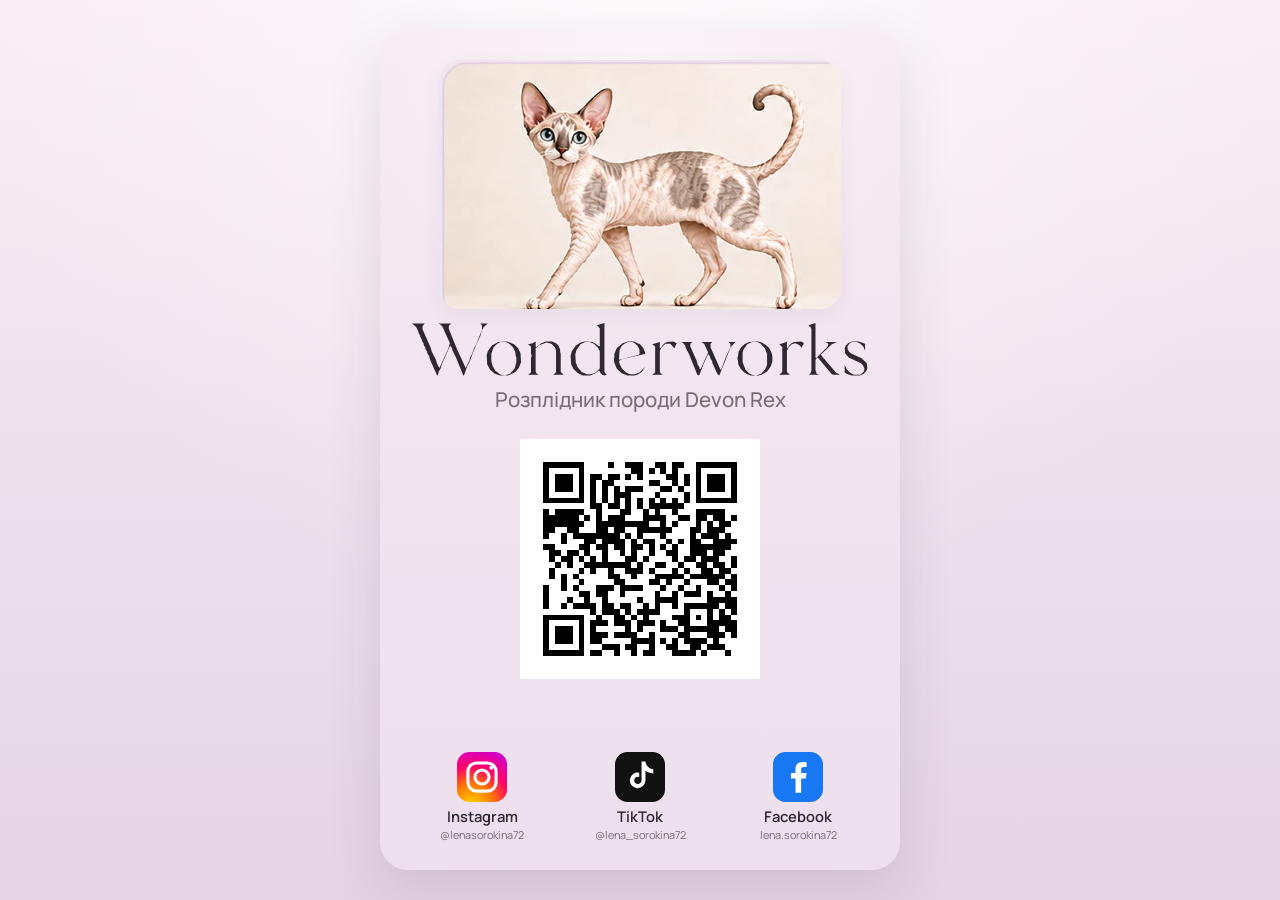
==== card.html @ 311c500c "Add separate exhibition card page" ====
<!doctype html>
<html lang="uk">
<head>
<meta charset="utf-8">
<meta name="viewport" content="width=device-width, initial-scale=1, viewport-fit=cover">
<meta name="theme-color" content="#f3e7ef">
<meta name="description" content="Wonderworks — розплідник породи Devon Rex. Виставкова QR-картка.">
<title>Wonderworks — Devon Rex</title>
<link rel="preconnect" href="https://fonts.googleapis.com">
<link rel="preconnect" href="https://fonts.gstatic.com" crossorigin>
<link href="https://fonts.googleapis.com/css2?family=Manrope:wght@400;500;600&display=swap" rel="stylesheet">
<link rel="stylesheet" href="assets/css/card.css">
</head>
<body>
<main class="page-stage">
  <article class="page-shell exhibition-page" aria-label="Wonderworks Devon Rex">
    <header class="brand">
      <div class="brand__logo-wrap">
        <img class="brand__logo" src="assets/img/logo-approved-v3.webp" width="700" height="434" alt="Devon Rex Wonderworks">
      </div>
      <h1 class="brand__name">
        <img class="brand__wordmark" src="assets/img/wonderworks-wordmark-v6.svg" width="782" height="92" alt="Wonderworks">
      </h1>
      <p class="brand__subtitle">Розплідник породи <span lang="en">Devon Rex</span></p>
    </header>

    <div class="exhibition-content">
      <a class="card-qr" href="./" aria-label="Відкрити соціальні мережі Wonderworks">
        <img src="qr/wonderworks-qr.svg" width="820" height="820" alt="QR-код Wonderworks">
      </a>

      <section class="card-socials" aria-label="Соціальні мережі Wonderworks">
        <div class="card-social"><img src="assets/icons/instagram.svg" alt=""><strong>Instagram</strong><span>@lenasorokina72</span></div>
        <div class="card-social"><img src="assets/icons/tiktok.svg" alt=""><strong>TikTok</strong><span>@lena_sorokina72</span></div>
        <div class="card-social"><img src="assets/icons/facebook.svg" alt=""><strong>Facebook</strong><span>lena.sorokina72</span></div>
      </section>
    </div>
  </article>
</main>
</body>
</html>
---- assets/css/card.css ----
@import url("base.css");

.exhibition-page{
  align-items:center;
}

.exhibition-content{
  width:100%;
  flex:1 1 auto;
  min-height:0;
  padding-top:26px;
  display:flex;
  flex-direction:column;
  align-items:center;
  justify-content:space-between;
}

.card-qr{
  width:240px;
  max-width:56%;
  display:block;
  flex:0 0 auto;
  margin-inline:auto;
  align-self:center;
  text-decoration:none;
  -webkit-tap-highlight-color:transparent;
}

.card-qr img{
  width:100%;
  height:auto;
  display:block;
  margin-inline:auto;
  background:#fff;
}

.card-socials{
  width:100%;
  display:grid;
  grid-template-columns:repeat(3,minmax(0,1fr));
  gap:18px;
  align-items:start;
}

.card-social{
  min-width:0;
  display:grid;
  justify-items:center;
  text-align:center;
  gap:4px;
}

.card-social img{
  width:50px;
  height:50px;
}

.card-social strong{
  margin-top:2px;
  font-size:.92rem;
  font-weight:600;
  line-height:1.15;
}

.card-social span{
  max-width:100%;
  color:var(--muted);
  font-size:.68rem;
  line-height:1.18;
  overflow-wrap:anywhere;
}

@media(max-width:560px){
  .exhibition-content{
    padding-top:26px;
    justify-content:flex-start;
    gap:28px;
  }
  .card-qr{
    width:min(56vw,230px);
    max-width:none;
    margin-top:auto;
  }
  .card-socials{
    gap:10px;
    margin-top:auto;
  }
  .card-social img{width:50px;height:50px}
  .card-social strong{font-size:.88rem}
  .card-social span{font-size:.64rem}
}

@media(max-width:380px){
  .exhibition-content{gap:22px;padding-top:22px}
  .card-qr{width:min(58vw,220px)}
  .card-socials{gap:6px}
  .card-social img{width:46px;height:46px}
  .card-social strong{font-size:.82rem}
  .card-social span{font-size:.60rem}
}

@page{size:A5 portrait;margin:0}
@media print{
  html,body{width:148mm;height:210mm;background:none}
  .page-stage{width:148mm;height:210mm;min-height:0;padding:0;display:block}
  .page-shell{
    width:148mm;height:210mm;padding:10mm 10mm 8mm;
    border-radius:0;box-shadow:none;
    print-color-adjust:exact;-webkit-print-color-adjust:exact;
  }
  .brand__logo-wrap{width:88%;border-radius:5mm;margin-bottom:4mm}
  .brand__wordmark{width:100%}
  .brand__subtitle{font-size:5.3mm;margin-top:2.5mm}
  .exhibition-content{padding-top:6mm}
  .card-qr{width:52mm;max-width:none}
  .card-socials{gap:4mm}
  .card-social img{width:13mm;height:13mm}
  .card-social strong{font-size:3.8mm}
  .card-social span{font-size:2.6mm}
}
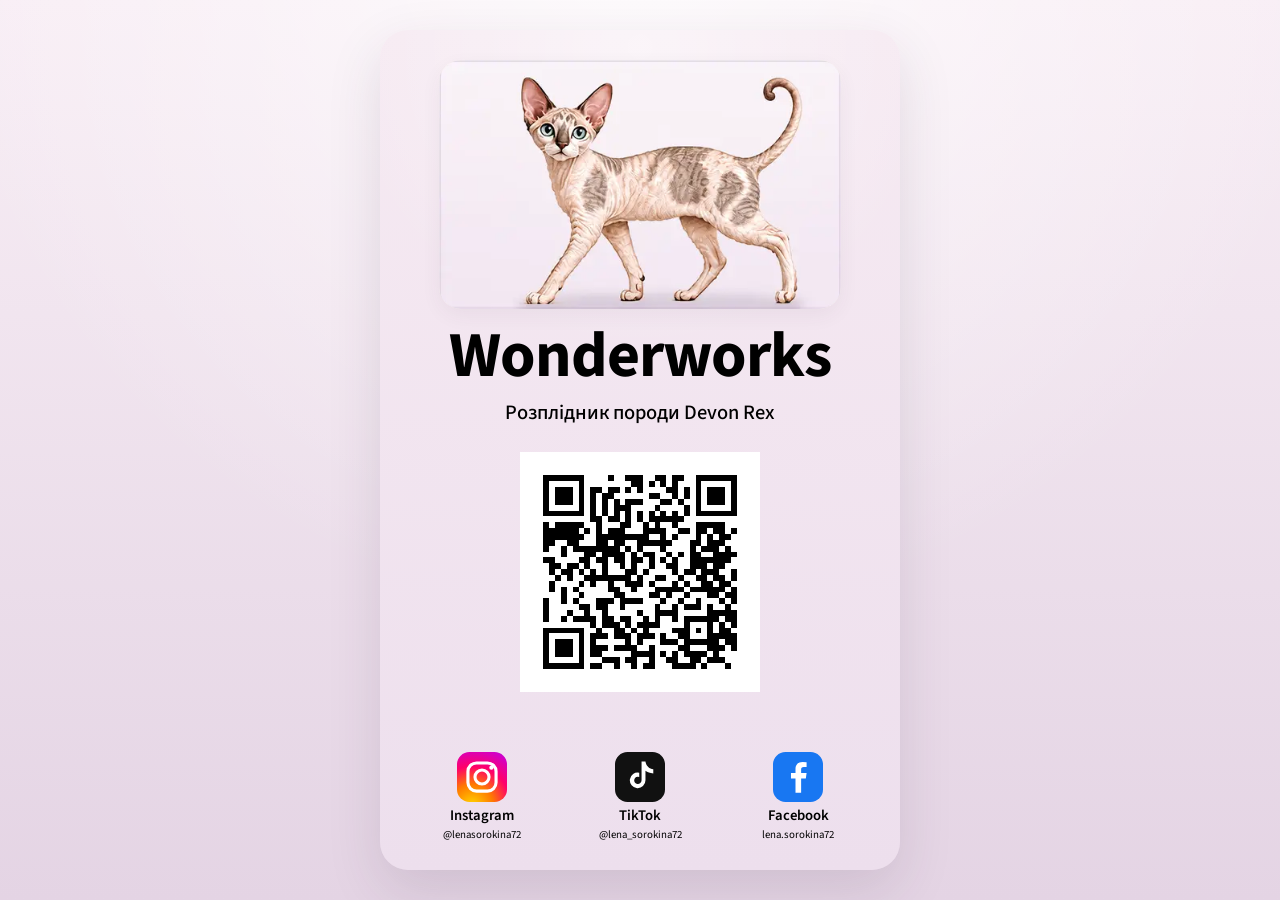
==== commit f0f26141: "Replace Wonderworks SVG wordmark with Source Sans 3 and black text" ====
--- a/card.html
+++ b/card.html
@@ -8,7 +8,7 @@
 <title>Wonderworks — Devon Rex</title>
 <link rel="preconnect" href="https://fonts.googleapis.com">
 <link rel="preconnect" href="https://fonts.gstatic.com" crossorigin>
-<link href="https://fonts.googleapis.com/css2?family=Manrope:wght@400;500;600&display=swap" rel="stylesheet">
+<link href="https://fonts.googleapis.com/css2?family=Source+Sans+3:wght@400;500;600;700&display=swap" rel="stylesheet">
 <link rel="stylesheet" href="assets/css/card.css">
 </head>
 <body>
@@ -18,9 +18,7 @@
       <div class="brand__logo-wrap">
         <img class="brand__logo" src="assets/img/logo-approved-v3.webp" width="700" height="434" alt="Devon Rex Wonderworks">
       </div>
-      <h1 class="brand__name">
-        <img class="brand__wordmark" src="assets/img/wonderworks-wordmark-v6.svg" width="782" height="92" alt="Wonderworks">
-      </h1>
+      <h1 class="brand__name">Wonderworks</h1>
       <p class="brand__subtitle">Розплідник породи <span lang="en">Devon Rex</span></p>
     </header>
 
--- a/assets/css/card.css
+++ b/assets/css/card.css
@@ -18,6 +18,7 @@
 .card-qr{
   width:240px;
   max-width:56%;
+  aspect-ratio:1 / 1;
   display:block;
   flex:0 0 auto;
   margin-inline:auto;
@@ -28,7 +29,9 @@
 
 .card-qr img{
   width:100%;
-  height:auto;
+  height:100%;
+  aspect-ratio:1 / 1;
+  object-fit:contain;
   display:block;
   margin-inline:auto;
   background:#fff;
@@ -109,7 +112,7 @@
     print-color-adjust:exact;-webkit-print-color-adjust:exact;
   }
   .brand__logo-wrap{width:88%;border-radius:5mm;margin-bottom:4mm}
-  .brand__wordmark{width:100%}
+  .brand__name{font-size:64px}
   .brand__subtitle{font-size:5.3mm;margin-top:2.5mm}
   .exhibition-content{padding-top:6mm}
   .card-qr{width:52mm;max-width:none}
